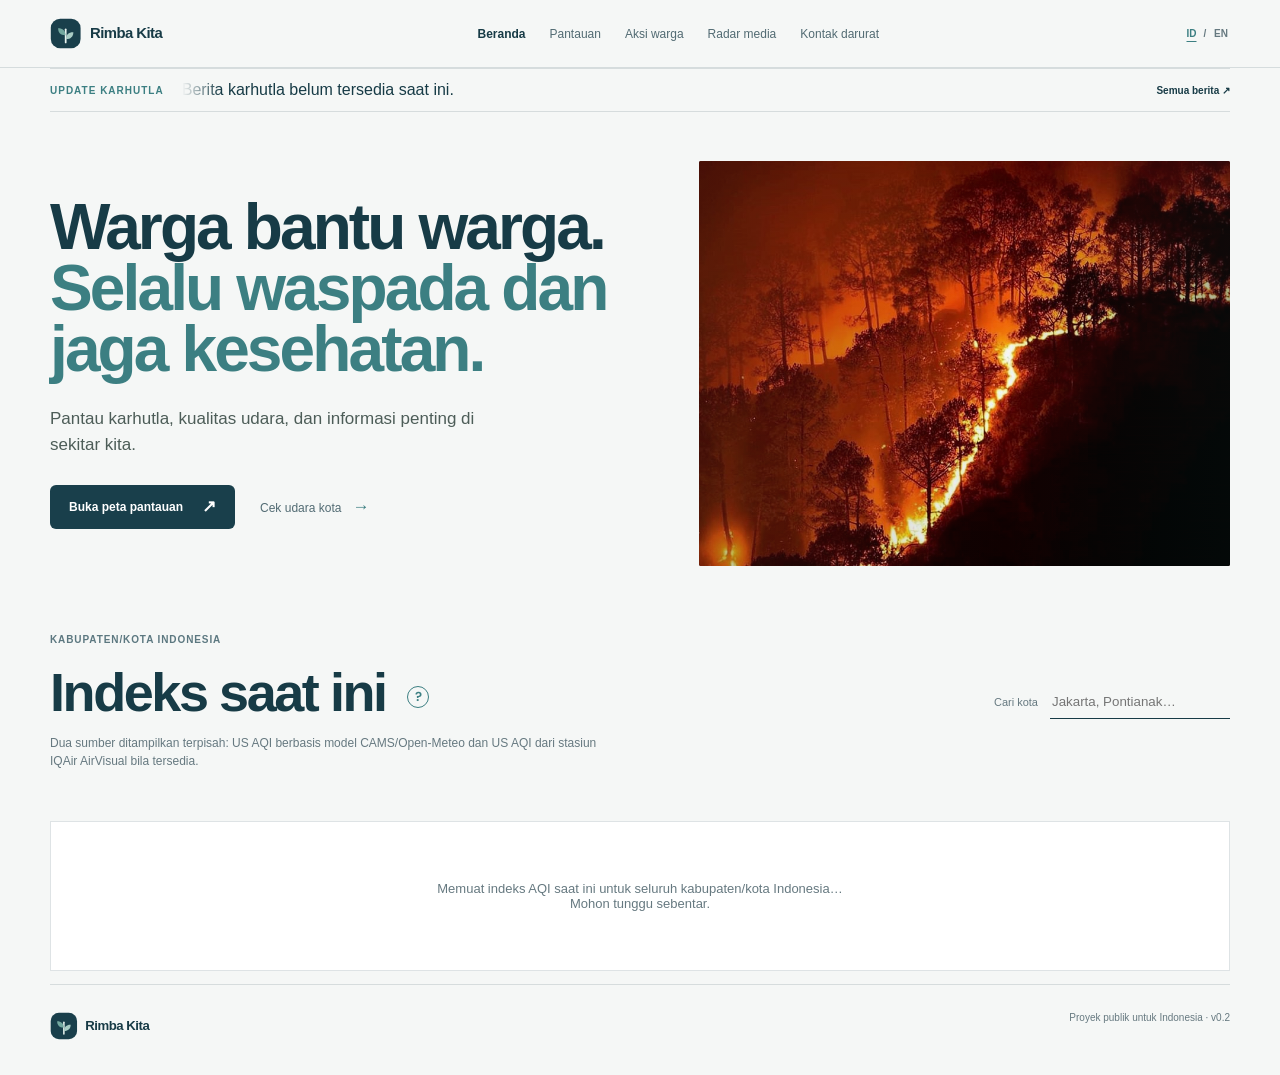
==== index.html @ c752f43f "Update home copy and source placement" ====
<!doctype html>
<html lang="id">
  <head>
    <meta charset="UTF-8" /><meta name="viewport" content="width=device-width, initial-scale=1.0" />
    <meta name="description" content="Rimba Kita — pusat informasi karhutla dan kualitas udara Indonesia." />
    <title>Rimba Kita — Pantau Karhutla Indonesia</title>
    <link rel="preconnect" href="https://fonts.googleapis.com" /><link rel="preconnect" href="https://fonts.gstatic.com" crossorigin />
    <link href="https://fonts.googleapis.com/css2?family=DM+Sans:wght@400;500;600;700&family=Space+Grotesk:wght@500;600;700&display=swap" rel="stylesheet" /><link rel="icon" href="assets/favicon.svg" type="image/svg+xml" /><link rel="stylesheet" href="styles.css" />
  </head>
  <body><div class="noise"></div><header class="site-header"><a class="brand" href="index.html"><img class="brand-logo" src="assets/rimba-kita-logo.svg" alt="Rimba Kita" /></a><nav aria-label="Navigasi utama"><a class="active" href="index.html">Beranda</a><a href="pantauan.html">Pantauan</a><a href="udara.html">Kualitas udara</a><a href="aksi.html">Aksi warga</a></nav><a class="header-button" href="aksi.html#lapor">Laporkan</a></header>
<main><section class="news-ticker shell" aria-label="Berita karhutla terkini"><span class="news-ticker-label">UPDATE KARHUTLA</span><div class="news-ticker-window"><div class="news-ticker-track" id="news-ticker-track"><span>Memuat berita terbaru dari media Indonesia…</span></div></div><a class="news-ticker-link" href="berita.html">Semua berita ↗</a></section><section class="hero shell"><div class="hero-copy"><h1>Warga bantu warga.<br /><em>Selalu waspada dan jaga kesehatan.</em></h1><p class="hero-lede">Pantau karhutla, kualitas udara, dan informasi penting di sekitar kita.</p><div class="hero-actions"><a class="button button-primary" href="pantauan.html">Buka peta pantauan <span>↗</span></a><a class="text-link" href="udara.html">Cek udara kota <span>→</span></a></div></div><div class="hero-art" aria-hidden="true"><img class="hero-photo" src="assets/karhutla-hero.jpeg" alt="Hutan terbakar dengan kobaran api" /><div class="hero-photo-overlay"></div></div></section><section class="home-aqi-section shell" aria-labelledby="home-aqi-title"><div class="section-heading compact"><div><p class="eyebrow">KUALITAS UDARA</p><h2 id="home-aqi-title">Indeks saat ini</h2><p class="home-air-copy">Dua sumber ditampilkan terpisah: US AQI berbasis model CAMS/Open-Meteo dan US AQI dari stasiun IQAir AirVisual bila tersedia.</p></div><p class="section-sidecopy">Peringkat berdasarkan US AQI dari sensor IQAir AirVisual bila tersedia.</p></div><div class="home-aqi-grid" id="home-aqi-grid" aria-live="polite"><p class="data-disclaimer">Memuat indeks AQI saat ini…</p></div></section>
    </main><footer class="site-footer shell"><span><img class="footer-logo" src="assets/rimba-kita-logo.svg" alt="Rimba Kita" /></span><span>Proyek publik untuk Indonesia · v0.2</span><a href="aksi.html#lapor">Kirim dukungan</a></footer><script src="app.js"></script>
  </body>
</html>
---- styles.css ----
:root{--ink:#102b27;--deep:#071c1a;--cream:#f5f2e9;--paper:#fbfaf6;--orange:#f47a39;--red:#e95748;--teal:#2aa795;--blue:#4b86a8;--line:rgba(16,43,39,.15);--muted:#64716d}*{box-sizing:border-box}html{scroll-behavior:smooth}body{margin:0;background:var(--cream);color:var(--ink);font-family:'DM Sans',sans-serif}.noise{position:fixed;inset:0;pointer-events:none;opacity:.035;z-index:10;background-image:url("data:image/svg+xml,%3Csvg viewBox='0 0 180 180' xmlns='http://www.w3.org/2000/svg'%3E%3Cfilter id='n'%3E%3CfeTurbulence type='fractalNoise' baseFrequency='.9' numOctaves='4' stitchTiles='stitch'/%3E%3C/filter%3E%3Crect width='100%25' height='100%25' filter='url(%23n)' opacity='.7'/%3E%3C/svg%3E")}.shell{width:min(1180px,calc(100% - 64px));margin-inline:auto}.site-header{height:78px;padding:0 max(32px,calc((100vw - 1180px)/2));display:flex;align-items:center;justify-content:space-between;background:var(--cream);border-bottom:1px solid var(--line);position:sticky;top:0;z-index:9}.brand{font-family:'Space Grotesk',sans-serif;text-decoration:none;color:var(--ink);font-size:18px;letter-spacing:-.03em;display:flex;align-items:center;gap:9px}.brand-mark{color:var(--orange);font-size:25px}.brand strong{font-weight:700}.site-header nav{display:flex;gap:31px}.site-header nav a,.text-link{color:var(--ink);text-decoration:none;font-size:13px;font-weight:600}.header-button{color:var(--cream);text-decoration:none;background:var(--ink);padding:11px 18px;border-radius:100px;font-size:12px;font-weight:700}.hero{display:grid;grid-template-columns:1.06fr .94fr;min-height:554px;padding-top:72px;gap:50px;align-items:center}.eyebrow{font-size:10px;letter-spacing:.15em;font-weight:700;color:var(--orange);margin:0 0 22px}.live-dot{display:inline-block;width:7px;height:7px;border-radius:50%;background:var(--teal);box-shadow:0 0 0 4px rgba(42,167,149,.15);margin-right:8px}.hero h1,.section-heading h2,.action-panel h2,.report-card h2,.method-copy h2{font:700 clamp(42px,5vw,74px)/.95 'Space Grotesk',sans-serif;letter-spacing:-.07em;margin:0}.hero h1 em,.section-heading h2 em,.action-panel h2 em,.report-card h2 em,.method-copy h2 em{color:var(--orange);font-style:normal}.hero-lede{font-size:17px;line-height:1.55;max-width:425px;color:#4d5d58;margin:26px 0}.hero-actions{display:flex;gap:25px;align-items:center}.button{display:inline-flex;align-items:center;gap:19px;padding:14px 18px;border-radius:100px;font-size:12px;font-weight:700;text-decoration:none;border:1px solid transparent}.button-primary{background:var(--orange);color:#fff}.button-primary span{font-size:17px;line-height:0}.button-outline{color:var(--ink);border-color:var(--line)}.text-link span{color:var(--orange);font-size:17px;margin-left:8px}.source-note{font-size:10px;color:var(--muted);margin-top:28px}.hero-art{height:405px;background:var(--deep);border-radius:2px;position:relative;overflow:hidden}.sun{width:165px;height:165px;border-radius:50%;background:var(--orange);position:absolute;right:20%;top:55px;filter:blur(.2px)}.mountain{position:absolute;bottom:-3px;width:0;height:0;border-left:220px solid transparent;border-right:220px solid transparent;border-bottom:310px solid #153e36}.mountain-back{left:-80px;transform:scale(1.35);border-bottom-color:#0d2e2b}.mountain-front{right:-105px;transform:scale(1.2);border-bottom-color:#205347}.smoke{position:absolute;background:rgba(242,240,225,.12);border-radius:50%;filter:blur(13px)}.smoke-one{width:140px;height:42px;top:82px;left:62px;transform:rotate(-20deg)}.smoke-two{width:185px;height:54px;top:126px;left:20px;transform:rotate(-35deg);opacity:.7}.smoke-three{width:120px;height:40px;top:169px;left:100px;transform:rotate(-18deg);opacity:.5}.hero-stat{position:absolute;left:28px;bottom:27px;color:#fff;z-index:2;display:flex;flex-direction:column;gap:3px}.hero-stat .stat-label{font-size:9px;letter-spacing:.15em;color:#b9cbc2}.hero-stat strong{font:600 25px 'Space Grotesk',sans-serif}.hero-stat span:last-child{font-size:11px;color:#b9cbc2}.stats{display:grid;grid-template-columns:repeat(4,1fr);border-top:1px solid var(--line);border-bottom:1px solid var(--line)}.stat-card{padding:26px 22px 28px;border-right:1px solid var(--line)}.stat-card:first-child{padding-left:0}.stat-card:last-child{border:0}.card-kicker{display:block;font-size:9px;letter-spacing:.13em;color:var(--muted);margin-bottom:13px}.stat-card strong{display:block;font:600 32px 'Space Grotesk',sans-serif;letter-spacing:-.05em}.stat-card>span:last-child{font-size:11px;color:var(--muted)}.accent-orange{color:var(--orange)}.accent-red{color:var(--red)}.accent-teal{color:var(--teal);font-size:26px!important}.accent-blue{color:var(--blue);font-size:26px!important}.map-section,.air-section,.action-section,.report-section,.method-section{padding-top:116px}.section-heading{display:flex;justify-content:space-between;align-items:end;margin-bottom:38px}.section-heading h2{font-size:54px}.section-sidecopy{max-width:280px;color:var(--muted);font-size:12px;line-height:1.5}.map-legend{display:flex;gap:14px;color:var(--ink);font-size:10px;margin-top:22px}.legend-dot{width:9px;height:9px;display:inline-block;border-radius:50%;margin-right:5px}.high{background:var(--red)}.medium{background:var(--orange)}.low{background:var(--teal)}.map-wrap{height:530px;position:relative;background:#d6e0d8}.map-wrap #map{height:100%;z-index:1}.map-overlay{position:absolute;top:18px;left:18px;z-index:2;display:flex;gap:8px}.overlay-chip{background:var(--deep);color:#fff;font-size:9px;letter-spacing:.1em;padding:9px 11px;border-radius:2px}.overlay-chip.muted{background:rgba(7,28,26,.73);color:#d4e0db}.pulse{width:7px;height:7px;display:inline-block;background:var(--teal);border-radius:50%;margin-right:6px;box-shadow:0 0 0 3px rgba(42,167,149,.25)}.map-note{position:absolute;bottom:16px;right:16px;z-index:2;background:rgba(251,250,246,.94);padding:16px;width:240px;font-size:11px;box-shadow:0 8px 25px rgba(0,0,0,.08)}.map-note strong{font-family:'Space Grotesk';font-size:12px}.map-note p{color:var(--muted);line-height:1.45;margin:7px 0 0}.leaflet-control-attribution{font-size:9px}.compact{align-items:center}.filter-row{display:flex;align-items:center;gap:12px;font-size:11px;color:var(--muted)}.filter-row input{border:0;border-bottom:1px solid var(--ink);background:transparent;padding:9px 2px;width:180px;color:var(--ink);outline:none}.air-grid{display:grid;grid-template-columns:repeat(4,1fr);gap:11px}.air-card{background:var(--paper);padding:20px 18px;min-height:194px;display:flex;flex-direction:column;justify-content:space-between;border:1px solid transparent}.air-card:hover{border-color:var(--orange)}.air-card-top{display:flex;justify-content:space-between;align-items:start}.city-name{font:600 17px 'Space Grotesk';letter-spacing:-.04em}.province{font-size:10px;color:var(--muted);margin-top:3px}.air-badge{font-size:9px;padding:5px 7px;border-radius:2px;font-weight:700}.air-badge.good{background:#d9f0e7;color:#19765e}.air-badge.moderate{background:#fff0c7;color:#9a6816}.air-badge.unhealthy{background:#ffd8ce;color:#a5382b}.aqi-row{display:flex;align-items:end;gap:10px}.aqi-number{font:600 47px/.9 'Space Grotesk';letter-spacing:-.08em}.aqi-label{font-size:10px;color:var(--muted);padding-bottom:4px}.pm{font-size:11px;color:var(--muted);border-top:1px solid var(--line);padding-top:11px}.data-disclaimer{border-bottom:1px solid var(--line);padding:20px 0;color:var(--muted);font-size:10px}.action-panel{display:grid;grid-template-columns:.9fr 1.1fr;background:var(--deep);color:#f4f1e7;padding:54px 60px;gap:70px}.action-panel h2{font-size:52px}.action-intro{color:#a8beb5;max-width:310px;line-height:1.5;font-size:13px;margin-top:25px}.action-list{border-top:1px solid rgba(255,255,255,.19)}.action-item{display:grid;grid-template-columns:42px 1fr;gap:20px;padding:20px 0;border-bottom:1px solid rgba(255,255,255,.19)}.action-item>span{font-size:10px;color:var(--orange)}.action-item strong{font-family:'Space Grotesk';font-size:16px}.action-item p{font-size:11px;line-height:1.45;color:#a8beb5;margin:7px 0 0}.report-card{display:flex;justify-content:space-between;align-items:center;border:1px solid var(--line);padding:45px 52px;background:#ede9dc}.report-card h2,.method-copy h2{font-size:46px}.report-card p,.method-copy p{font-size:12px;color:var(--muted);max-width:390px;line-height:1.55}.report-actions{display:flex;flex-direction:column;gap:10px}.method-section{display:grid;grid-template-columns:.8fr 1.2fr;gap:90px;padding-bottom:100px}.method-copy p{max-width:300px;margin-top:25px}.source-cards{display:grid;grid-template-columns:repeat(3,1fr);gap:12px;align-items:stretch}.source-cards a{padding:21px 17px;border-top:2px solid var(--teal);background:#e9e7dc;text-decoration:none;color:var(--ink);display:flex;flex-direction:column;gap:10px}.source-cards a:nth-child(2){border-color:var(--orange)}.source-cards a:nth-child(3){border-color:var(--blue)}.source-cards span{font-size:9px;letter-spacing:.11em;color:var(--muted)}.source-cards strong{font:600 15px 'Space Grotesk';line-height:1.1}.source-cards small{font-size:10px;color:var(--muted);margin-top:auto}.site-footer{border-top:1px solid var(--line);padding:27px 0 35px;display:flex;justify-content:space-between;font-size:10px;color:var(--muted)}.site-footer span:first-child{font-family:'Space Grotesk';color:var(--ink);font-weight:600}.site-footer a{color:var(--ink)}@media(max-width:800px){.shell{width:min(100% - 36px,600px)}.site-header{padding:0 18px}.site-header nav{display:none}.header-button{font-size:10px;padding:10px 13px}.hero{grid-template-columns:1fr;padding-top:55px;gap:35px}.hero-art{height:300px}.stats{grid-template-columns:repeat(2,1fr)}.stat-card{padding:20px 12px;border-bottom:1px solid var(--line)}.stat-card:first-child{padding-left:12px}.section-heading,.action-panel,.report-card,.method-section{display:block}.section-heading h2,.action-panel h2,.report-card h2,.method-copy h2{font-size:40px}.section-sidecopy{margin-top:28px}.map-wrap{height:430px}.compact .filter-row{margin-top:25px}.air-grid{grid-template-columns:repeat(2,1fr)}.action-panel{padding:36px 25px}.action-list{margin-top:40px}.report-card{padding:30px 24px}.report-actions{margin-top:25px;align-items:start}.method-section{padding-bottom:65px}.source-cards{margin-top:35px}.site-footer{display:grid;gap:10px}}@media(max-width:460px){.hero h1{font-size:43px}.air-grid{grid-template-columns:1fr}.hero-actions{align-items:start;flex-direction:column;gap:18px}.source-cards{grid-template-columns:1fr 1fr}.source-cards a:last-child{grid-column:span 2}}
 .site-header nav a.active{color:var(--orange)}.page-intro{padding-top:82px}.page-intro h1{font:700 clamp(48px,6vw,78px)/.94 'Space Grotesk',sans-serif;letter-spacing:-.07em;margin:0}.page-intro h1 em{font-style:normal;color:var(--orange)}.page-intro>p:not(.eyebrow){max-width:530px;color:var(--muted);font-size:15px;line-height:1.55;margin:24px 0}.data-status{display:inline-block;padding:9px 12px;background:#e6eee8;color:var(--teal);font-size:10px;font-weight:700;letter-spacing:.08em;text-transform:uppercase}.data-status:not(.live-status){color:var(--orange);background:#fff0df}.home-grid{display:grid;grid-template-columns:repeat(3,1fr);gap:12px;padding-top:70px}.feature-card{min-height:325px;color:var(--ink);text-decoration:none;padding:27px;position:relative;display:flex;flex-direction:column;justify-content:space-between;overflow:hidden}.feature-card .eyebrow{margin:0 0 12px}.feature-card h2{font:600 35px/.96 'Space Grotesk';letter-spacing:-.06em;margin:0}.feature-card h2 em{font-style:normal;color:var(--orange)}.feature-card p:not(.eyebrow){font-size:12px;line-height:1.45;max-width:200px;color:var(--muted)}.feature-map{background:#dce9df}.feature-air{background:#f0e6d7}.feature-action{background:#d9e6e4}.feature-card .card-index{font-size:10px;color:var(--muted)}.card-arrow{align-self:flex-end;width:35px;height:35px;border:1px solid var(--line);border-radius:50%;display:grid;place-items:center;font-size:18px}.quote-section{padding:105px 0 110px;text-align:center}.quote-section p{font:500 clamp(26px,3.2vw,42px)/1.1 'Space Grotesk';letter-spacing:-.05em;max-width:750px;margin:0 auto 25px}.quote-section span{font-size:9px;letter-spacing:.15em;color:var(--orange);font-weight:700}.map-page{padding-top:48px}.map-footer{display:grid;grid-template-columns:1fr 1fr auto;gap:16px;align-items:center;border-bottom:1px solid var(--line);padding:16px 0;font-size:10px;color:var(--muted)}.map-footer a{color:var(--ink);font-weight:700}.map-footer .legend-dot{margin-right:7px}.source-strip{margin-top:90px;margin-bottom:100px;display:flex;justify-content:space-between;align-items:center;background:#e9e7dc;padding:27px 30px}.source-strip>div{max-width:630px}.source-strip .eyebrow{display:inline-block;margin:0 16px 8px 0}.source-strip strong{font:600 20px 'Space Grotesk'}.source-strip p{font-size:11px;color:var(--muted);line-height:1.45;margin:8px 0 0}.source-strip .button{flex:none}.card-time{font-size:9px;color:var(--muted);margin-top:7px}.air-card{min-height:220px}.air-page{padding-top:52px}.action-page{padding-top:50px}.report-section{padding-top:90px}.method-section{padding-top:90px}@media(max-width:800px){.home-grid{grid-template-columns:1fr}.feature-card{min-height:220px}.page-intro{padding-top:55px}.map-footer{grid-template-columns:1fr}.source-strip{display:block;margin-top:55px;margin-bottom:65px}.source-strip .button{margin-top:18px}.site-header nav{gap:12px}.site-header nav a{font-size:10px}}
 .news-section{padding-top:52px}.news-filters{display:flex;gap:8px;margin:-14px 0 25px;flex-wrap:wrap}.filter-button{font:600 10px 'DM Sans';letter-spacing:.08em;background:transparent;border:1px solid var(--line);color:var(--muted);padding:9px 13px;cursor:pointer}.filter-button.active,.filter-button:hover{background:var(--ink);color:var(--cream);border-color:var(--ink)}.news-grid{display:grid;grid-template-columns:repeat(3,1fr);gap:12px}.news-card{min-height:220px;background:var(--paper);padding:20px;text-decoration:none;color:var(--ink);border-top:2px solid var(--teal);display:flex;flex-direction:column;transition:transform .2s ease,border-color .2s ease}.news-card:nth-child(3n+2){border-color:var(--orange)}.news-card:nth-child(3n){border-color:var(--blue)}.news-card:hover{transform:translateY(-3px);border-color:var(--ink)}.news-card-top,.news-card-bottom{display:flex;justify-content:space-between;gap:10px;align-items:center}.news-source{font-size:10px;font-weight:700;letter-spacing:.1em;color:var(--orange)}.news-date,.news-card-bottom{font-size:9px;color:var(--muted)}.news-card h3{font:600 20px/1.05 'Space Grotesk';letter-spacing:-.04em;margin:22px 0}.news-card-bottom{margin-top:auto;padding-top:13px;border-top:1px solid var(--line)}.news-card-bottom strong{color:var(--ink)}@media(max-width:800px){.news-grid{grid-template-columns:1fr 1fr}}@media(max-width:460px){.news-grid{grid-template-columns:1fr}}
/* RimbaKita earth palette */
:root{--ink:#153d43;--deep:#123b43;--cream:#eef4f0;--paper:#f9fbf8;--orange:#6d9a8e;--red:#6c8fa7;--teal:#4f8f89;--blue:#6e91a5;--line:rgba(21,61,67,.16);--muted:#607578}
.sun{background:#9bb8b0}.mountain{border-bottom-color:#27606a}.mountain-back{border-bottom-color:#1c4b58}.mountain-front{border-bottom-color:#387b79}.feature-map{background:#d8e8e3}.feature-air{background:#dce9ef}.feature-action{background:#d6e4e5}.source-cards a{background:#e3eeeb}.report-card{background:#e1eceb}.button-primary{background:var(--teal)}.brand-mark,.eyebrow,.text-link span,.hero h1 em,.section-heading h2 em,.action-panel h2 em,.report-card h2 em,.method-copy h2 em,.feature-card h2 em{color:var(--teal)}.data-status{background:#deeee9;color:#3e7e79}.data-status:not(.live-status){color:#5b8191;background:#e1edf2}.high{background:var(--red)}.medium{background:#88a99b}.low{background:var(--teal)}.source-cards a:nth-child(2){border-color:#88a99b}.source-cards a:nth-child(3){border-color:var(--blue)}
.professional-reset{display:block}
.home-air-copy{max-width:560px;margin:16px 0 0;color:var(--muted);font-size:12px;line-height:1.5}
/* Calm, product-style visual system */
:root{--ink:#173b46;--deep:#193f4b;--cream:#f5f7f6;--paper:#ffffff;--orange:#3c7f82;--red:#647f90;--teal:#3c7f82;--blue:#5f8292;--line:rgba(23,59,70,.14);--muted:#667980}
body{font-family:-apple-system,BlinkMacSystemFont,"Segoe UI",Inter,Arial,sans-serif;background:var(--cream);color:var(--ink)}
.noise{display:none}.brand-mark{display:none}.brand{font-family:inherit;font-weight:600;font-size:16px;letter-spacing:-.02em}.brand strong{font-weight:750}.site-header{height:68px;background:rgba(245,247,246,.96)}.site-header nav{gap:24px}.site-header nav a,.text-link{font-size:12px;font-weight:500;color:#526b73}.site-header nav a.active{color:var(--ink);font-weight:650}.header-button,.button{border-radius:6px}.header-button{background:var(--deep);padding:10px 15px;font-weight:600}.button-primary{background:var(--deep);color:#fff}.button-outline{background:transparent;border-color:var(--line)}
.eyebrow{font-size:10px;letter-spacing:.09em;color:#5c7880;font-weight:650}.hero h1,.section-heading h2,.action-panel h2,.report-card h2,.method-copy h2,.page-intro h1{font-family:inherit;letter-spacing:-.045em;font-weight:700}.hero h1 em,.section-heading h2 em,.action-panel h2 em,.report-card h2 em,.method-copy h2 em,.feature-card h2 em{color:var(--teal)}
.hero-art{background:#dce9e8}.sun{display:none}.smoke{display:none}.mountain{border-bottom-color:#a5c2be}.mountain-back{border-bottom-color:#c4d8d5}.mountain-front{border-bottom-color:#83aaa6}.hero-stat{color:var(--ink)}.hero-stat .stat-label,.hero-stat span:last-child{color:#5f7779}
.feature-card{background:#fff;border:1px solid var(--line);min-height:285px}.feature-map,.feature-air,.feature-action{background:#fff}.feature-card h2{font-family:inherit;font-size:30px;letter-spacing:-.04em}.feature-card .card-index{color:#7a8d91}.card-arrow{border-radius:6px}
.page-intro h1{font-size:clamp(44px,5.5vw,68px)}.map-note,.source-strip,.report-card{background:#fff;border:1px solid var(--line);box-shadow:none}.source-strip{padding:25px 28px}.source-strip .eyebrow{display:block;margin:0 0 9px}.source-strip strong{display:block;font-family:inherit;font-size:18px;letter-spacing:-.02em}.source-strip p{max-width:620px}.source-cards a{background:#fff;border:1px solid var(--line);border-top:3px solid var(--teal)}
.news-card,.air-card{background:#fff;border:1px solid var(--line);border-top:1px solid var(--line);box-shadow:none}.news-card:hover,.air-card:hover{border-color:var(--teal);transform:none}.filter-button{border-radius:4px}.data-status{border:1px solid rgba(60,127,130,.22);background:#edf5f3!important;color:#3c7073!important}.action-panel{background:var(--deep)}
.quote-section{padding-top:80px}.quote-section p{font-family:inherit;font-weight:600;letter-spacing:-.035em}.site-footer{font-family:inherit}
.media-gallery-section{padding:80px 0 100px}.media-gallery-grid{display:grid;grid-template-columns:repeat(4,1fr);gap:12px}.media-gallery-card{display:flex;flex-direction:column;min-height:340px;color:var(--ink);text-decoration:none;background:#fff;border:1px solid var(--line);overflow:hidden}.media-gallery-card:hover{border-color:var(--teal)}.media-gallery-image{aspect-ratio:4/3;background:linear-gradient(135deg,#dcebe6,#8fb4ae);display:grid;place-items:center;overflow:hidden}.media-gallery-image img{width:100%;height:100%;object-fit:cover;display:block;transition:transform .25s ease}.media-gallery-card:hover .media-gallery-image img{transform:scale(1.03)}.media-gallery-no-image{padding:20px;color:#fff;font-size:10px;font-weight:700;letter-spacing:.08em;text-transform:uppercase;text-align:center}.media-gallery-content{display:flex;flex:1;flex-direction:column;gap:10px;padding:16px}.media-gallery-meta{display:flex;justify-content:space-between;gap:10px;color:var(--muted);font-size:9px}.media-gallery-source{color:var(--teal);font-weight:700;letter-spacing:.1em;text-transform:uppercase}.media-gallery-card h3{font:600 18px/1.08 inherit;letter-spacing:-.035em;margin:8px 0 0}.media-gallery-link{margin-top:auto;padding-top:12px;border-top:1px solid var(--line);font-size:10px;font-weight:700;color:var(--ink)}
.aqi-map-section{padding-top:96px}.aqi-map-wrap #aqi-map{height:100%;z-index:1}.aqi-map-footer{grid-template-columns:repeat(4,1fr)}.map-error{color:var(--red)!important}
.aqi-dual{display:grid;grid-template-columns:1fr 1fr;gap:10px;margin-top:10px}.aqi-source-card{display:flex;align-items:end;gap:7px}.aqi-source-card.sensor{border-left:1px solid var(--line);padding-left:10px}.aqi-source-card .aqi-number{font-size:34px}.aqi-source-card .aqi-label{font-size:8px;line-height:1.15}.aqi-source-labels{display:grid;grid-template-columns:1fr 1fr;gap:10px;font-size:8px;color:var(--muted);line-height:1.25}.aqi-source-labels span:last-child{border-left:1px solid var(--line);padding-left:10px}
.map-toggle{border:0;cursor:pointer;font:inherit}.map-toggle:hover{background:var(--teal)}

/* Keep the first content block visually connected to the navigation. */
.hero{min-height:470px;padding-top:32px}
.page-intro{padding-top:48px}
.hero-art{isolation:isolate;background:#30130d}
.hero-photo{position:absolute;inset:0;width:100%;height:100%;object-fit:cover;object-position:center;filter:saturate(.92) contrast(1.04)}
.hero-photo-overlay{position:absolute;inset:0;background:linear-gradient(90deg,rgba(12,25,24,.28),rgba(12,25,24,.04) 58%,rgba(12,25,24,.34))}
.hero-art .hero-stat{color:#fff;text-shadow:0 1px 14px rgba(0,0,0,.4)}
.hero-art .hero-stat .stat-label,.hero-art .hero-stat span:last-child{color:#f4eee3}
body:has(#city-grid) .page-intro{display:none}
.air-loading{grid-column:1/-1;min-height:150px;display:grid;place-items:center;border:1px solid var(--line);background:#fff;color:var(--muted);font-size:13px;text-align:center;padding:24px}
.map-note{width:min(300px,calc(100% - 32px))}
.news-ticker{display:flex;align-items:center;gap:18px;min-height:44px;border-top:1px solid var(--line);border-bottom:1px solid var(--line);overflow:hidden}
.news-ticker-label{flex:none;color:var(--teal);font-size:10px;font-weight:700;letter-spacing:.1em}
.news-ticker-window{min-width:0;flex:1;overflow:hidden;mask-image:linear-gradient(90deg,transparent,#000 4%,#000 96%,transparent)}
.news-ticker-track{display:flex;align-items:center;width:max-content;animation:news-ticker-scroll 52s linear infinite}
.news-ticker-track:hover{animation-play-state:paused}
.news-ticker-track a{display:inline-flex;align-items:center;gap:9px;color:var(--ink);font-size:11px;text-decoration:none;white-space:nowrap}
.news-ticker-track a strong{color:var(--teal);font-size:10px;letter-spacing:.06em}
.news-ticker-track i{font-style:normal;color:var(--line);padding:0 16px}
.news-ticker-link{flex:none;color:var(--ink);font-size:10px;font-weight:700;text-decoration:none}
.news-summary{font-size:11px;line-height:1.45;color:var(--muted);margin:0 0 16px}
@keyframes news-ticker-scroll{from{transform:translateX(0)}to{transform:translateX(-50%)}}
@media(max-width:800px){.news-ticker{gap:10px}.news-ticker-label{font-size:9px}.news-ticker-link{font-size:9px}.news-ticker-track a{font-size:10px}}
.submit-section,.validation-section{padding-top:90px}.submit-heading{display:grid;grid-template-columns:1fr .8fr;gap:60px;align-items:end;margin-bottom:34px}.submit-heading h2,.validation-section h2{font:700 45px/.98 inherit;letter-spacing:-.045em;margin:0}.submit-heading h2 em,.validation-section h2 em{font-style:normal;color:var(--teal)}.submit-heading>p{font-size:12px;line-height:1.5;color:var(--muted);max-width:300px}.action-form{display:grid;grid-template-columns:1fr 1fr;gap:16px;border:1px solid var(--line);background:#fff;padding:28px}.action-form label{display:flex;flex-direction:column;gap:8px;font-size:11px;font-weight:650;color:var(--ink)}.action-form input:not([type=checkbox]),.action-form textarea{font:400 13px inherit;border:1px solid var(--line);background:#fbfcfb;color:var(--ink);padding:12px;border-radius:4px;outline:none}.action-form input:focus,.action-form textarea:focus{border-color:var(--teal);box-shadow:0 0 0 3px rgba(60,127,130,.1)}.action-form textarea{resize:vertical}.action-form label:nth-child(5),.action-form label:nth-child(6),.action-form .consent,.action-form button,.action-form .form-note{grid-column:1/-1}.action-form .consent{display:block;font-weight:500;color:var(--muted)}.action-form input[type=checkbox]{margin-right:8px;accent-color:var(--teal)}.form-note{font-size:10px;color:var(--muted);margin:0}.validation-section{display:grid;grid-template-columns:.8fr 1.2fr;gap:75px;padding-bottom:90px}.validation-section .method-copy p{max-width:320px}.validation-grid{display:grid;grid-template-columns:1fr 1fr;gap:1px;background:var(--line);border:1px solid var(--line)}.validation-grid article{background:#fff;padding:20px}.validation-grid article>span{display:block;color:var(--teal);font-size:10px;margin-bottom:17px}.validation-grid strong{font:600 16px inherit}.validation-grid p{font-size:11px;line-height:1.5;color:var(--muted);margin:8px 0 0}@media(max-width:800px){.submit-heading,.validation-section{display:block}.submit-heading>p{margin-top:24px}.action-form{grid-template-columns:1fr}.action-form label:nth-child(5),.action-form label:nth-child(6),.action-form .consent,.action-form button,.action-form .form-note{grid-column:auto}.validation-grid{margin-top:35px}}@media(max-width:460px){.action-form{padding:18px}}
.submit-heading h2,.validation-section h2{font-family:inherit;font-size:45px;line-height:.98;font-weight:700;letter-spacing:-.045em;margin:0}
.brand-logo{display:block;width:138px;height:auto}.footer-logo{display:block;width:122px;height:auto}
.verified-actions-section{padding-top:90px;padding-bottom:90px}.verified-actions-heading{display:flex;justify-content:space-between;align-items:end;gap:60px;margin-bottom:30px}.verified-actions-heading h2{font:700 45px/.98 inherit;letter-spacing:-.045em;margin:0}.verified-actions-heading h2 em{font-style:normal;color:var(--teal)}.verified-actions-copy,.verified-actions-status{font-size:12px;line-height:1.5;color:var(--muted);max-width:300px}.verified-actions-status{font-weight:700;color:var(--teal);margin:0 0 6px}.verified-actions-copy{margin:0}.verified-actions-grid{display:grid;grid-template-columns:repeat(3,1fr);gap:12px}.verified-action-card{background:#fff;border:1px solid var(--line);padding:22px;min-height:190px}.verified-action-top{display:flex;justify-content:space-between;gap:12px;align-items:center}.verified-action-top .eyebrow{margin:0;color:var(--teal)}.verified-action-date{font-size:10px;color:var(--muted)}.verified-action-card h3{font:600 22px/1.05 inherit;letter-spacing:-.035em;margin:23px 0 5px}.verified-action-org{font-size:11px;color:var(--muted);margin:0}.verified-action-links{display:flex;flex-direction:column;gap:8px;margin-top:22px;padding-top:13px;border-top:1px solid var(--line)}.verified-action-links a{font-size:11px;font-weight:650;color:var(--ink);text-decoration:none}.verified-action-links a:hover{color:var(--teal)}.verified-action-links span{color:var(--teal);margin-left:4px}@media(max-width:800px){.verified-actions-heading{display:block}.verified-actions-copy{margin-top:18px}.verified-actions-grid{grid-template-columns:1fr 1fr}}@media(max-width:460px){.verified-actions-grid{grid-template-columns:1fr}}
@media(max-width:800px){.media-gallery-grid{grid-template-columns:repeat(2,1fr)}.media-gallery-section{padding-top:55px}}
@media(max-width:460px){.media-gallery-grid{grid-template-columns:1fr}}
.news-grid{display:flex;flex-direction:column;gap:0;border-top:1px solid var(--line)}.news-card{min-height:0;display:grid;grid-template-columns:112px minmax(240px,1.15fr) minmax(180px,.8fr) 150px;grid-template-areas:'meta title summary action';align-items:center;gap:24px;padding:20px 0;border:0;border-bottom:1px solid var(--line);background:transparent}.news-card:hover{background:rgba(255,255,255,.38);border-color:var(--line);transform:none}.news-card-top{grid-area:meta;display:flex;flex-direction:column;align-items:flex-start;gap:7px}.news-card h3{grid-area:title;margin:0;font-size:18px;line-height:1.12}.news-summary{grid-area:summary;margin:0;font-size:11px;line-height:1.45}.news-card-bottom{grid-area:action;margin:0;padding:0;border:0;justify-content:flex-end}.news-card-bottom span{display:none}.news-card-bottom strong{white-space:nowrap}@media(max-width:900px){.news-card{grid-template-columns:100px minmax(0,1fr) 120px;grid-template-areas:'meta title action' 'meta summary summary';gap:12px 20px}}@media(max-width:560px){.news-card{display:flex;flex-direction:column;align-items:flex-start;gap:10px;padding:18px 0}.news-card-bottom{width:100%;justify-content:flex-start}.news-card h3{font-size:19px}}
.map-toggle{border:0;cursor:pointer;font:700 9px 'DM Sans';letter-spacing:.1em}.map-note.is-hidden{display:none}.leaflet-control-zoom{margin-top:18px!important;margin-right:18px!important}.leaflet-control-zoom a{width:34px!important;height:34px!important;line-height:34px!important;font-size:20px!important;color:var(--ink)!important;background:#fff!important}
.page-intro>.eyebrow{display:none}.data-guide-grid{display:grid;grid-template-columns:repeat(3,1fr);gap:18px;margin-top:18px}.data-guide-grid b{font:600 15px 'Space Grotesk';color:var(--ink)}.data-guide-grid p{margin:6px 0 0!important;font-size:11px!important;line-height:1.5;color:var(--muted)}@media(max-width:800px){.data-guide-grid{grid-template-columns:1fr}}
.language-switcher{display:inline-flex;align-items:center;gap:5px;margin-left:16px;color:var(--muted);font-size:10px;letter-spacing:.08em;font-weight:700}.language-switcher button{border:0;background:transparent;color:inherit;padding:4px 2px;cursor:pointer;font:inherit}.language-switcher button.active{color:var(--teal);text-decoration:underline;text-underline-offset:4px}.home-aqi-section{padding:80px 0 96px}.home-aqi-grid{display:grid;grid-template-columns:repeat(5,1fr);gap:10px;margin-top:28px}.home-aqi-card{min-height:205px;padding:18px;background:var(--paper);border-top:3px solid var(--teal);display:flex;flex-direction:column}.home-aqi-card:nth-child(2n){border-color:var(--orange)}.home-aqi-rank{font-size:10px;color:var(--muted);letter-spacing:.1em}.home-aqi-main{display:flex;justify-content:space-between;gap:8px;align-items:flex-start;margin-top:24px}.home-aqi-main strong{display:block;font:600 20px/1 'Space Grotesk';letter-spacing:-.04em}.home-aqi-main span:not(.air-badge){display:block;margin-top:5px;color:var(--muted);font-size:10px}.home-aqi-value{display:flex;align-items:flex-end;gap:8px;margin-top:auto}.home-aqi-value b{font:600 43px/.9 'Space Grotesk';letter-spacing:-.08em}.home-aqi-value span{font-size:9px;color:var(--muted);line-height:1.25}.home-aqi-time{border-top:1px solid var(--line);padding-top:10px;margin-top:14px;color:var(--muted);font-size:9px}.home-aqi-empty{grid-column:1/-1;padding:24px;border:1px solid var(--line);background:rgba(255,255,255,.5)}.home-aqi-empty strong{font:600 20px 'Space Grotesk'}.home-aqi-empty p{max-width:680px;color:var(--muted);font-size:12px;line-height:1.5;margin:8px 0 16px}.home-aqi-empty .text-link{display:inline-flex}@media(max-width:900px){.home-aqi-grid{grid-template-columns:repeat(2,1fr)}}@media(max-width:800px){.language-switcher{margin-left:auto;margin-right:10px}.home-aqi-section{padding:55px 0 70px}.home-aqi-grid{grid-template-columns:1fr 1fr}}@media(max-width:460px){.home-aqi-grid{grid-template-columns:1fr}.home-aqi-card{min-height:180px}}
.media-gallery-image{position:relative}.media-gallery-fallback-label{position:absolute;left:10px;bottom:10px;padding:5px 7px;background:rgba(16,43,39,.78);color:#fff;font-size:9px;font-weight:700;letter-spacing:.08em;text-transform:uppercase}
.page-intro:has(+ .news-section){display:none}.news-section{padding-top:58px}
.verified-actions-section{padding-top:28px}
.aqi-info-button{display:inline-grid;place-items:center;width:22px;height:22px;margin-left:9px;border:1px solid var(--teal);border-radius:50%;background:transparent;color:var(--teal);font:700 13px 'DM Sans';vertical-align:middle;cursor:pointer}.aqi-info-button:hover{background:var(--teal);color:#fff}.aqi-info-panel{position:relative;margin-top:18px;padding:22px 48px 18px 22px;background:#e5efed;border:1px solid #bfd8d3;color:var(--ink);font-size:12px;line-height:1.5}.aqi-info-panel strong{font:600 17px 'Space Grotesk'}.aqi-info-panel p{max-width:760px;margin:9px 0 0;color:var(--muted)}.aqi-info-panel b{color:var(--ink)}.aqi-info-close{position:absolute;top:12px;right:14px;border:0;background:transparent;color:var(--muted);font-size:22px;line-height:1;cursor:pointer}
.emergency-section{padding:55px 0 100px}.emergency-grid{display:grid;grid-template-columns:repeat(4,1fr);gap:12px}.emergency-card{display:flex;flex-direction:column;min-height:270px;padding:24px;background:#fff;border:1px solid var(--line);color:var(--ink);text-decoration:none}.emergency-card:hover{border-color:var(--teal)}.emergency-primary{background:var(--deep);color:#fff}.emergency-number{font:700 48px/.9 'Space Grotesk';letter-spacing:-.08em;color:var(--teal);margin-bottom:25px}.emergency-primary .emergency-number{color:#c7e2dc}.emergency-card strong{font:600 18px 'Space Grotesk'}.emergency-card p{font-size:11px;line-height:1.5;color:var(--muted);margin:9px 0 0}.emergency-primary p{color:#c1d0cc}.emergency-action{margin-top:auto;padding-top:18px;border-top:1px solid var(--line);font-size:10px;font-weight:700}.emergency-primary .emergency-action{border-color:rgba(255,255,255,.2)}.regional-emergency{margin-top:35px;padding:28px;background:#e5efed;border:1px solid #bfd8d3}.regional-emergency h2{font:600 24px 'Space Grotesk';margin:0}.regional-emergency p{max-width:650px;color:var(--muted);font-size:12px;line-height:1.5}.regional-emergency a{color:var(--ink);font-size:11px;font-weight:700}@media(max-width:800px){.emergency-grid{grid-template-columns:1fr 1fr}}@media(max-width:460px){.emergency-grid{grid-template-columns:1fr}.emergency-card{min-height:220px}}
.mobile-menu-button{display:none;border:1px solid var(--line);background:transparent;color:var(--ink);width:38px;height:36px;border-radius:6px;padding:8px;cursor:pointer;align-items:center;justify-content:center;flex-direction:column;gap:4px}.mobile-menu-button span{display:block;width:18px;height:2px;background:currentColor;transition:transform .2s ease,opacity .2s ease}.site-header.menu-open .mobile-menu-button span:nth-child(1){transform:translateY(6px) rotate(45deg)}.site-header.menu-open .mobile-menu-button span:nth-child(2){opacity:0}.site-header.menu-open .mobile-menu-button span:nth-child(3){transform:translateY(-6px) rotate(-45deg)}
@media(max-width:800px){.site-header{position:sticky;display:flex;gap:10px}.mobile-menu-button{display:inline-flex;margin-left:auto;order:3}.site-header .language-switcher{order:2;margin-left:auto;margin-right:0}.site-header .header-button{order:4}.site-header nav{display:flex;position:absolute;top:68px;left:18px;right:18px;z-index:20;visibility:hidden;opacity:0;transform:translateY(-8px);pointer-events:none;flex-direction:column;gap:0;padding:8px;background:var(--paper);border:1px solid var(--line);box-shadow:0 12px 26px rgba(23,59,70,.12);transition:opacity .2s ease,transform .2s ease,visibility .2s ease}.site-header.menu-open nav{visibility:visible;opacity:1;transform:translateY(0);pointer-events:auto}.site-header.menu-open nav a{display:block;padding:13px 12px;border-bottom:1px solid var(--line);font-size:12px}.site-header.menu-open nav a:last-child{border-bottom:0}}
@media(max-width:460px){.site-header .header-button{font-size:9px;padding:8px 9px}.site-header .language-switcher{font-size:9px}.mobile-menu-button{width:34px;height:34px}}
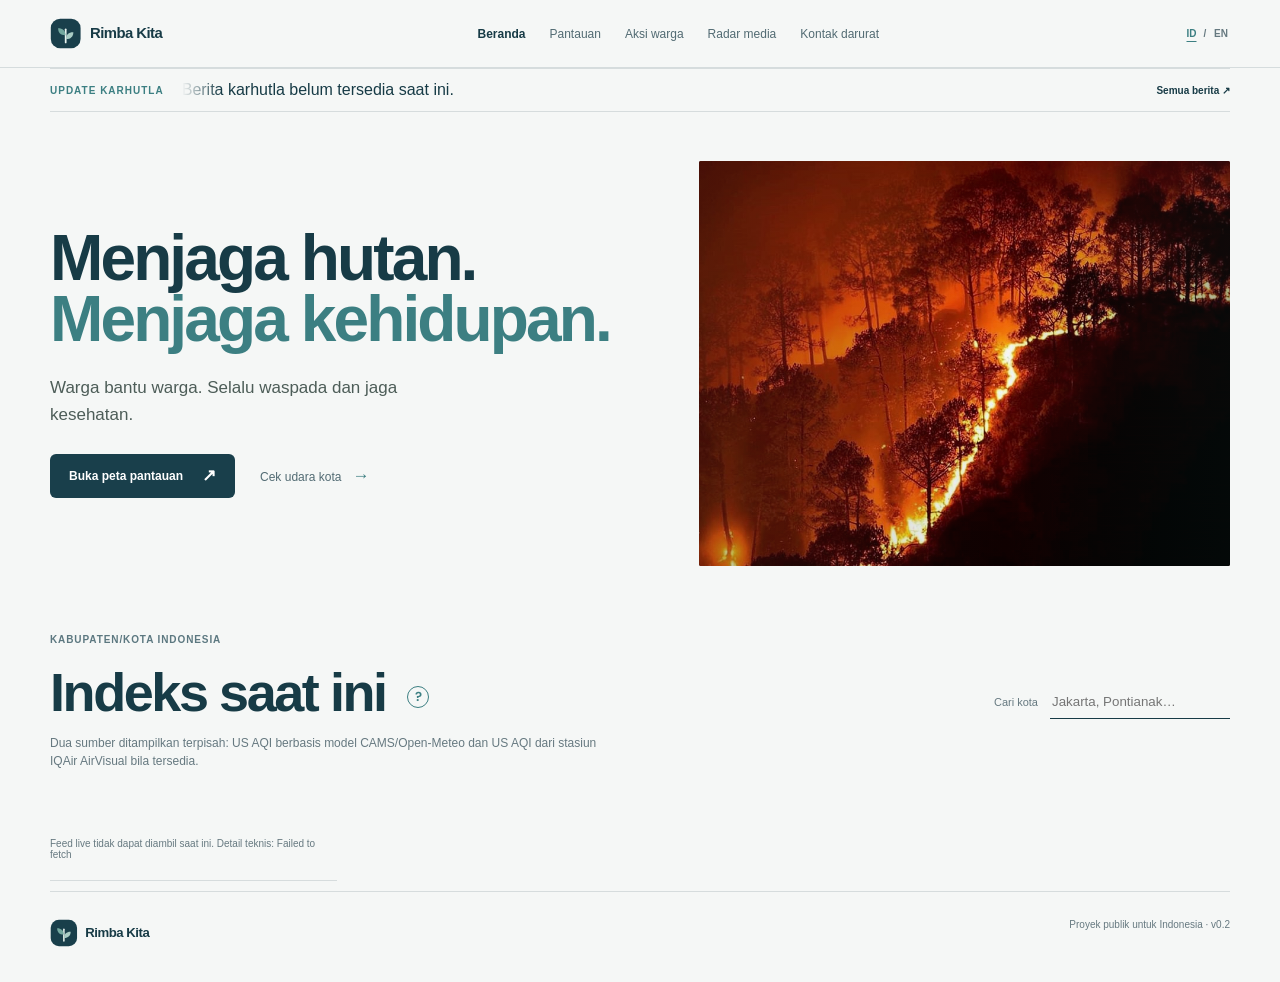
==== commit 5d793527: "Update home hero messaging" ====
--- a/index.html
+++ b/index.html
@@ -8,7 +8,7 @@
     <link href="https://fonts.googleapis.com/css2?family=DM+Sans:wght@400;500;600;700&family=Space+Grotesk:wght@500;600;700&display=swap" rel="stylesheet" /><link rel="icon" href="assets/favicon.svg" type="image/svg+xml" /><link rel="stylesheet" href="styles.css" />
   </head>
   <body><div class="noise"></div><header class="site-header"><a class="brand" href="index.html"><img class="brand-logo" src="assets/rimba-kita-logo.svg" alt="Rimba Kita" /></a><nav aria-label="Navigasi utama"><a class="active" href="index.html">Beranda</a><a href="pantauan.html">Pantauan</a><a href="udara.html">Kualitas udara</a><a href="aksi.html">Aksi warga</a></nav><a class="header-button" href="aksi.html#lapor">Laporkan</a></header>
-<main><section class="news-ticker shell" aria-label="Berita karhutla terkini"><span class="news-ticker-label">UPDATE KARHUTLA</span><div class="news-ticker-window"><div class="news-ticker-track" id="news-ticker-track"><span>Memuat berita terbaru dari media Indonesia…</span></div></div><a class="news-ticker-link" href="berita.html">Semua berita ↗</a></section><section class="hero shell"><div class="hero-copy"><h1>Warga bantu warga.<br /><em>Selalu waspada dan jaga kesehatan.</em></h1><p class="hero-lede">Pantau karhutla, kualitas udara, dan informasi penting di sekitar kita.</p><div class="hero-actions"><a class="button button-primary" href="pantauan.html">Buka peta pantauan <span>↗</span></a><a class="text-link" href="udara.html">Cek udara kota <span>→</span></a></div></div><div class="hero-art" aria-hidden="true"><img class="hero-photo" src="assets/karhutla-hero.jpeg" alt="Hutan terbakar dengan kobaran api" /><div class="hero-photo-overlay"></div></div></section><section class="home-aqi-section shell" aria-labelledby="home-aqi-title"><div class="section-heading compact"><div><p class="eyebrow">KUALITAS UDARA</p><h2 id="home-aqi-title">Indeks saat ini</h2><p class="home-air-copy">Dua sumber ditampilkan terpisah: US AQI berbasis model CAMS/Open-Meteo dan US AQI dari stasiun IQAir AirVisual bila tersedia.</p></div><p class="section-sidecopy">Peringkat berdasarkan US AQI dari sensor IQAir AirVisual bila tersedia.</p></div><div class="home-aqi-grid" id="home-aqi-grid" aria-live="polite"><p class="data-disclaimer">Memuat indeks AQI saat ini…</p></div></section>
+<main><section class="news-ticker shell" aria-label="Berita karhutla terkini"><span class="news-ticker-label">UPDATE KARHUTLA</span><div class="news-ticker-window"><div class="news-ticker-track" id="news-ticker-track"><span>Memuat berita terbaru dari media Indonesia…</span></div></div><a class="news-ticker-link" href="berita.html">Semua berita ↗</a></section><section class="hero shell"><div class="hero-copy"><h1>Menjaga hutan.<br /><em>Menjaga kehidupan.</em></h1><p class="hero-lede">Warga bantu warga. Selalu waspada dan jaga kesehatan.</p><div class="hero-actions"><a class="button button-primary" href="pantauan.html">Buka peta pantauan <span>↗</span></a><a class="text-link" href="udara.html">Cek udara kota <span>→</span></a></div></div><div class="hero-art" aria-hidden="true"><img class="hero-photo" src="assets/karhutla-hero.jpeg" alt="Hutan terbakar dengan kobaran api" /><div class="hero-photo-overlay"></div></div></section><section class="home-aqi-section shell" aria-labelledby="home-aqi-title"><div class="section-heading compact"><div><p class="eyebrow">KUALITAS UDARA</p><h2 id="home-aqi-title">Indeks saat ini</h2><p class="home-air-copy">Dua sumber ditampilkan terpisah: US AQI berbasis model CAMS/Open-Meteo dan US AQI dari stasiun IQAir AirVisual bila tersedia.</p></div><p class="section-sidecopy">Peringkat berdasarkan US AQI dari sensor IQAir AirVisual bila tersedia.</p></div><div class="home-aqi-grid" id="home-aqi-grid" aria-live="polite"><p class="data-disclaimer">Memuat indeks AQI saat ini…</p></div></section>
     </main><footer class="site-footer shell"><span><img class="footer-logo" src="assets/rimba-kita-logo.svg" alt="Rimba Kita" /></span><span>Proyek publik untuk Indonesia · v0.2</span><a href="aksi.html#lapor">Kirim dukungan</a></footer><script src="app.js"></script>
   </body>
 </html>
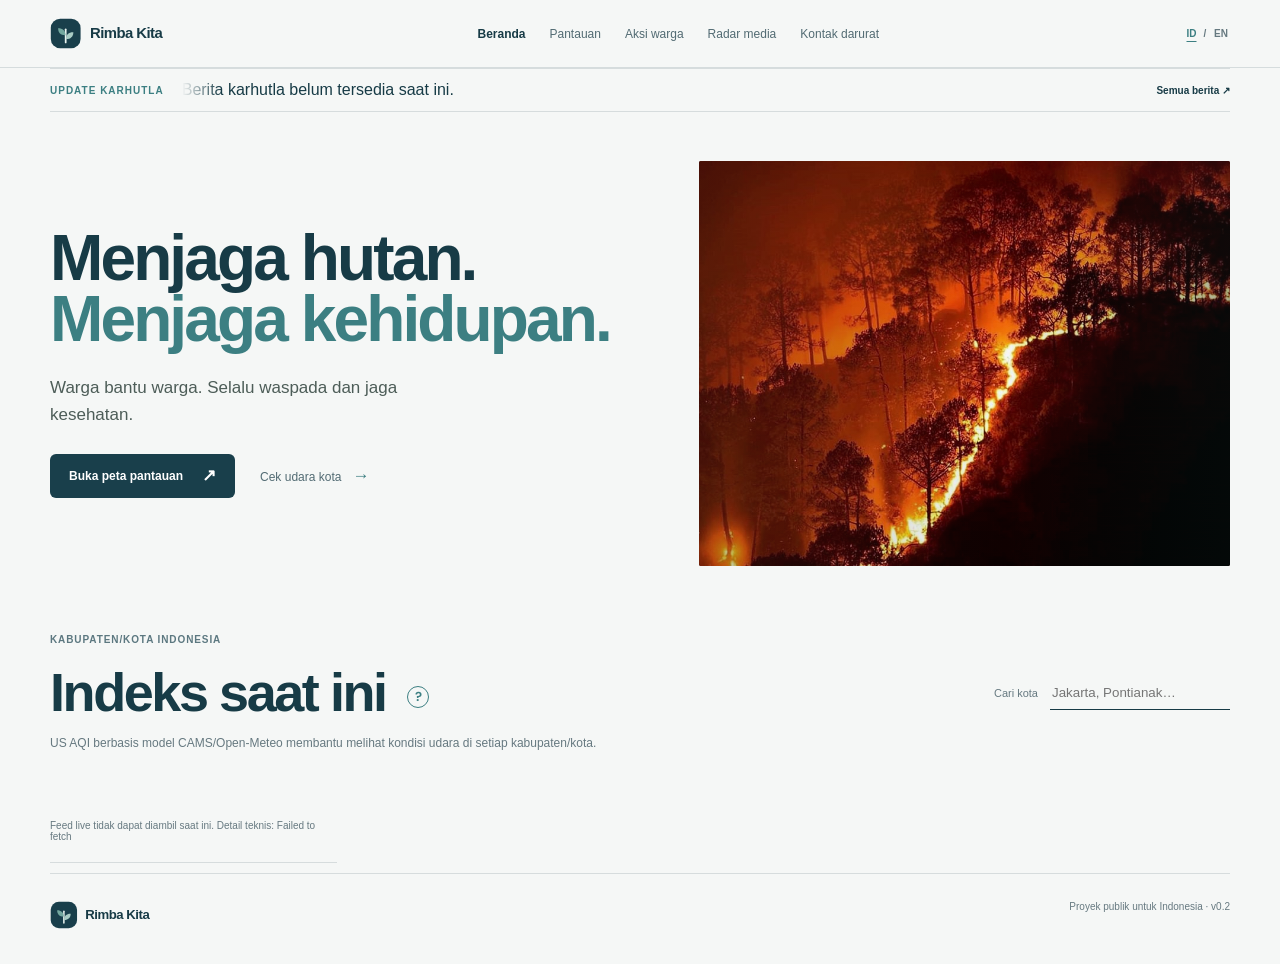
==== commit 52dac512: "Bust stale frontend asset cache" ====
--- a/index.html
+++ b/index.html
@@ -9,6 +9,6 @@
   </head>
   <body><div class="noise"></div><header class="site-header"><a class="brand" href="index.html"><img class="brand-logo" src="assets/rimba-kita-logo.svg" alt="Rimba Kita" /></a><nav aria-label="Navigasi utama"><a class="active" href="index.html">Beranda</a><a href="pantauan.html">Pantauan</a><a href="udara.html">Kualitas udara</a><a href="aksi.html">Aksi warga</a></nav><a class="header-button" href="aksi.html#lapor">Laporkan</a></header>
 <main><section class="news-ticker shell" aria-label="Berita karhutla terkini"><span class="news-ticker-label">UPDATE KARHUTLA</span><div class="news-ticker-window"><div class="news-ticker-track" id="news-ticker-track"><span>Memuat berita terbaru dari media Indonesia…</span></div></div><a class="news-ticker-link" href="berita.html">Semua berita ↗</a></section><section class="hero shell"><div class="hero-copy"><h1>Menjaga hutan.<br /><em>Menjaga kehidupan.</em></h1><p class="hero-lede">Warga bantu warga. Selalu waspada dan jaga kesehatan.</p><div class="hero-actions"><a class="button button-primary" href="pantauan.html">Buka peta pantauan <span>↗</span></a><a class="text-link" href="udara.html">Cek udara kota <span>→</span></a></div></div><div class="hero-art" aria-hidden="true"><img class="hero-photo" src="assets/karhutla-hero.jpeg" alt="Hutan terbakar dengan kobaran api" /><div class="hero-photo-overlay"></div></div></section><section class="home-aqi-section shell" aria-labelledby="home-aqi-title"><div class="section-heading compact"><div><p class="eyebrow">KUALITAS UDARA</p><h2 id="home-aqi-title">Indeks saat ini</h2><p class="home-air-copy">Dua sumber ditampilkan terpisah: US AQI berbasis model CAMS/Open-Meteo dan US AQI dari stasiun IQAir AirVisual bila tersedia.</p></div><p class="section-sidecopy">Peringkat berdasarkan US AQI dari sensor IQAir AirVisual bila tersedia.</p></div><div class="home-aqi-grid" id="home-aqi-grid" aria-live="polite"><p class="data-disclaimer">Memuat indeks AQI saat ini…</p></div></section>
-    </main><footer class="site-footer shell"><span><img class="footer-logo" src="assets/rimba-kita-logo.svg" alt="Rimba Kita" /></span><span>Proyek publik untuk Indonesia · v0.2</span><a href="aksi.html#lapor">Kirim dukungan</a></footer><script src="app.js"></script>
+    </main><footer class="site-footer shell"><span><img class="footer-logo" src="assets/rimba-kita-logo.svg" alt="Rimba Kita" /></span><span>Proyek publik untuk Indonesia · v0.2</span><a href="aksi.html#lapor">Kirim dukungan</a></footer><script src="app.js?v=20261017-reliability-1"></script>
   </body>
 </html>
--- a/styles.css
+++ b/styles.css
@@ -18,7 +18,7 @@
 .quote-section{padding-top:80px}.quote-section p{font-family:inherit;font-weight:600;letter-spacing:-.035em}.site-footer{font-family:inherit}
 .media-gallery-section{padding:80px 0 100px}.media-gallery-grid{display:grid;grid-template-columns:repeat(4,1fr);gap:12px}.media-gallery-card{display:flex;flex-direction:column;min-height:340px;color:var(--ink);text-decoration:none;background:#fff;border:1px solid var(--line);overflow:hidden}.media-gallery-card:hover{border-color:var(--teal)}.media-gallery-image{aspect-ratio:4/3;background:linear-gradient(135deg,#dcebe6,#8fb4ae);display:grid;place-items:center;overflow:hidden}.media-gallery-image img{width:100%;height:100%;object-fit:cover;display:block;transition:transform .25s ease}.media-gallery-card:hover .media-gallery-image img{transform:scale(1.03)}.media-gallery-no-image{padding:20px;color:#fff;font-size:10px;font-weight:700;letter-spacing:.08em;text-transform:uppercase;text-align:center}.media-gallery-content{display:flex;flex:1;flex-direction:column;gap:10px;padding:16px}.media-gallery-meta{display:flex;justify-content:space-between;gap:10px;color:var(--muted);font-size:9px}.media-gallery-source{color:var(--teal);font-weight:700;letter-spacing:.1em;text-transform:uppercase}.media-gallery-card h3{font:600 18px/1.08 inherit;letter-spacing:-.035em;margin:8px 0 0}.media-gallery-link{margin-top:auto;padding-top:12px;border-top:1px solid var(--line);font-size:10px;font-weight:700;color:var(--ink)}
 .aqi-map-section{padding-top:96px}.aqi-map-wrap #aqi-map{height:100%;z-index:1}.aqi-map-footer{grid-template-columns:repeat(4,1fr)}.map-error{color:var(--red)!important}
-.aqi-dual{display:grid;grid-template-columns:1fr 1fr;gap:10px;margin-top:10px}.aqi-source-card{display:flex;align-items:end;gap:7px}.aqi-source-card.sensor{border-left:1px solid var(--line);padding-left:10px}.aqi-source-card .aqi-number{font-size:34px}.aqi-source-card .aqi-label{font-size:8px;line-height:1.15}.aqi-source-labels{display:grid;grid-template-columns:1fr 1fr;gap:10px;font-size:8px;color:var(--muted);line-height:1.25}.aqi-source-labels span:last-child{border-left:1px solid var(--line);padding-left:10px}
+.aqi-dual{display:grid;grid-template-columns:1fr 1fr;gap:10px;margin-top:10px}.aqi-single{display:flex;align-items:end;gap:7px;margin-top:10px}.aqi-source-card{display:flex;align-items:end;gap:7px}.aqi-source-card.sensor{border-left:1px solid var(--line);padding-left:10px}.aqi-source-card .aqi-number,.aqi-single .aqi-number{font-size:34px}.aqi-source-card .aqi-label,.aqi-single .aqi-label{font-size:8px;line-height:1.15}.aqi-source-labels{display:grid;grid-template-columns:1fr 1fr;gap:10px;font-size:8px;color:var(--muted);line-height:1.25}.aqi-single + .aqi-source-labels{display:block}.aqi-source-labels span:last-child{border-left:1px solid var(--line);padding-left:10px}
 .map-toggle{border:0;cursor:pointer;font:inherit}.map-toggle:hover{background:var(--teal)}
 
 /* Keep the first content block visually connected to the navigation. */
